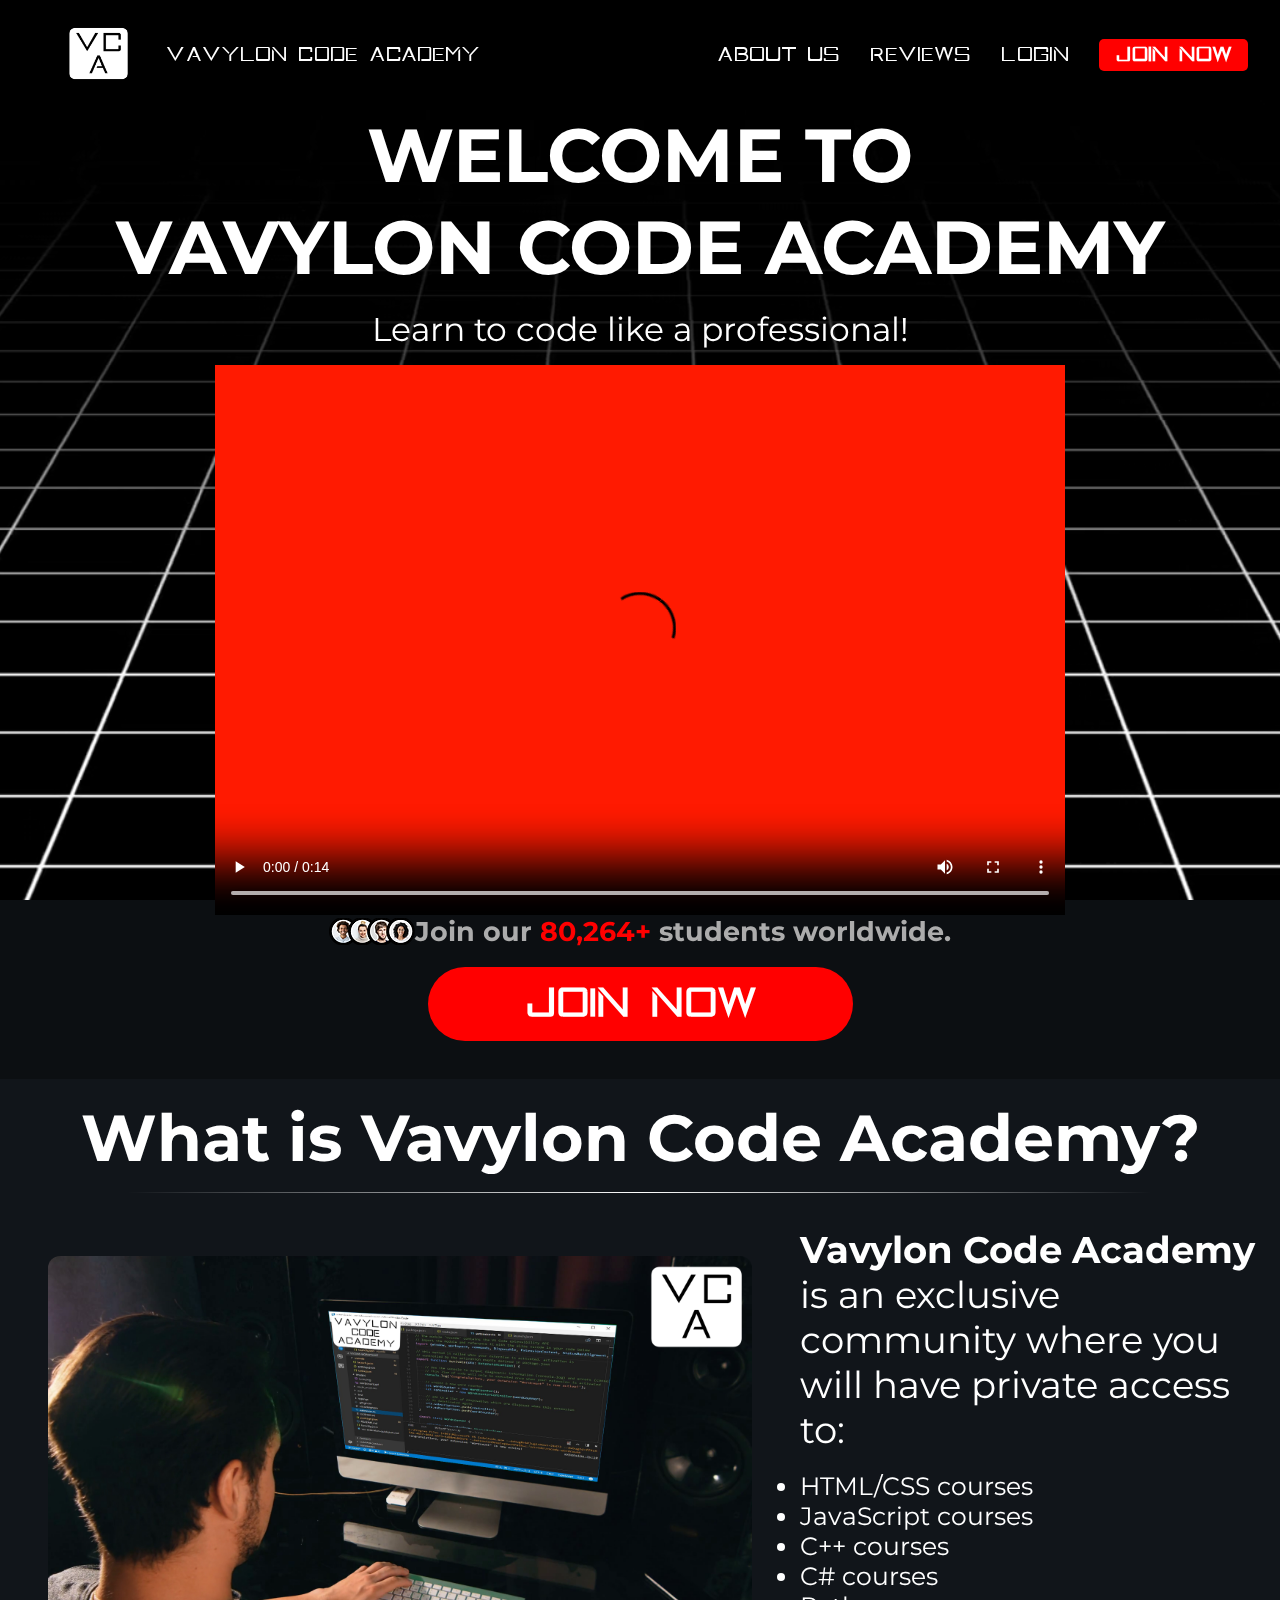
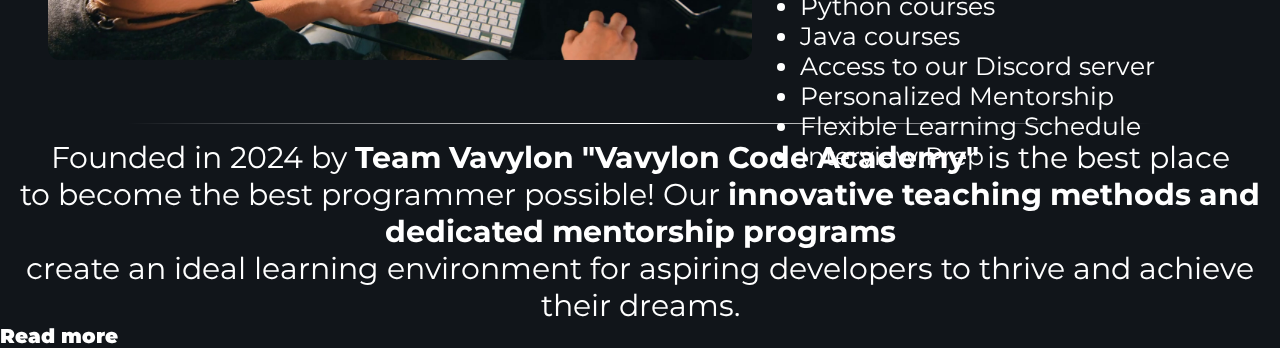
==== index.html @ 3d6cbd6e "About us page large changes" ====
<!DOCTYPE html>
<html lang="en">
<head>
    <meta charset="UTF-8">
    <meta name="viewport" content="width=device-width, initial-scale=1.0">
    <title>Vavylon Code Academy</title>
    <link rel="stylesheet" href="styles/global.css">
    <link rel="icon" href="media/logo_32x32_fix.png" type="image/png" >
    <link rel="stylesheet" href="styles/nav.css">
    <link rel="stylesheet" href="styles/index.css">
    <link rel="preconnect" href="https://fonts.googleapis.com">
    <link rel="preconnect" href="https://fonts.gstatic.com" crossorigin>
    <link href="https://fonts.googleapis.com/css2?family=Montserrat:ital,wght@0,100..900;1,100..900&display=swap" rel="stylesheet">
</head>
<body>
    <div class="video-background">
            <video autoplay loop muted>
                <source src="media/bodybackground.mp4" type="video/mp4">
            </video>
    </div>
        <nav class="navbar">
            <div class="navbar-logo">
                <a href="index.html"><img src="media/logo.png" alt="Vavylon Logo"></a>
                <p class="logo-text"><a href="index.html">Vavylon Code Academy</a></p>
            </div>
            <ul class="navbar-links">
                <li><a href="pages/aboutus.html">About us</a></li>
                <li><a href="pages/reviews.html">Reviews</a></li>
                <li><a href="pages/login.html">Login</a></li>
                <li><a href="pages/join-now.html" class="join-now-btn">Join Now</a></li>
            </ul>
        </nav>
    <div class="introduction">
        <h1 class="main-title">WELCOME TO <br>VAVYLON CODE ACADEMY</h1>
        <p class="main-page-p">Learn to code like a professional!</p>
        <video class="homevideo" controls>
            <source src="media/test.mp4" type="video/mp4">
        </video>
    </div>
    <div class="undertext">
        <img src="media/people.webp" alt="People">
        <p class="undertext_1"><b>Join our <span class="number"> 80,264+ </span> students worldwide.</b></p>
    </div>
    <br>
    <div class="join-now-btn-div">
        <a href="pages/join-now.html" class="join-now-btn-mainpage">Join Now</a>
    </div>
    <br><br>
    <section class="info-section">
    <br>
    <h1 class="info-heading">What is Vavylon Code Academy?</h1>
    <hr>
    <div class="info-img-div">
        <img src="media/image1.png" alt="image of courses">
    <div class="info-title-div">
        <br>
        <h2 class="info-small-title"><b>Vavylon Code Academy</b> is an exclusive community where you will have private access to:</h2>
        <br>
        <ul class="info-ul">
            <li>HTML/CSS courses</li>
            <li>JavaScript courses</li>
            <li>C++ courses</li>
            <li>C# courses</li>
            <li>Python courses</li>
            <li>Java courses</li>
            <li>Access to our Discord server</li>
            <li>Personalized Mentorship</li>
            <li>Flexible Learning Schedule</li>
            <li>Interview Prep</li>
        </ul>
    </div>
</div>
<hr>
<p class="ending_text">Founded in 2024 by <b>Team Vavylon "Vavylon Code Academy"</b> is the best place <br> to become the best programmer possible! Our <b>innovative teaching methods and dedicated mentorship programs</b><br>create an ideal learning environment for aspiring developers to thrive and achieve their dreams.</p>
<a class="read-more" href="pages/aboutus.html">Read more</a>
    </section>
</body>
</html>
---- styles/global.css ----
* {
    margin: 0;
    padding: 0;
    outline: 0;
    box-sizing: border-box;
}

#root {
    margin: 0 auto;
}

body {
    background-color: #0c0f12;
}

.video-background {
    position: fixed;
    top: 0;
    left: 0;
    width: 100%;
    height: 100%;
    overflow: hidden;
    z-index: -1; 
}

.video-background video {
    width: 100%;
    height: 100%;
    object-fit: cover;
}
---- styles/nav.css ----
@font-face {
    font-family: 'xperia';
    src: url("/fonts/Xperia.ttf");
    font-style:normal;
    font-weight:100;
}

.navbar {
    display: flex;
    justify-content: space-between;
    padding: 1rem 2rem;
    align-items: center;
    color: white;
    font-size: 30px;
    font-family: 'xperia';
}

.navbar-logo {
    display: flex;
    align-items: center;
}

.navbar-logo img {
    height: 75px;
}

.navbar-links {
    list-style: none;
    display: flex;
    gap: 30px;
}

.navbar-links a {
    text-decoration: none;
    color: #ffffff;
    transition: color 0.4s ease;
}

.navbar-links a:hover {
    color: #ff0000;
}

.join-now-btn {
    background-color: #ff0000;
    padding: 0.5rem 1rem;
    border-radius: 5px;
    color: #ffffff;
    font-weight: bold;
}

.join-now-btn:hover {
    background-color: white;
    transition: color 0.4s ease;
}
.navbar-logo a {
    font-style: none;
    text-decoration:none;
    color:white;
}
.navbar-logo a:hover {
    color:rgb(168, 167, 167);
    transition: color 0.3s ease;
}

@media (max-width:1360px)
{
    .navbar {
        font-size:20px;
    }
}

@media (max-width:1137px)
{
    .navbar {
        font-size:15px;
    }
}

@media (max-width:935px)
{
    .navbar {
        font-size:13px;
    }
    .navbar-logo img {
        height: 50px;
    }
}

@media (max-width:805px)
{
    .navbar {
        justify-content: space-evenly;
        padding: 30px 15px;
    }
    .logo-text {
        visibility: collapse;
    }

    .navbar-links {
        flex-direction: column;
        align-items: center;
    }

    .navbar-links li {
        font-size:12px;
    }

    .navbar-logo img {
        width:200px;
        height:100px;
    }
}

@media (max-width:611px)
{
    .join-now-btn {
        display: block;
    }
}

@media (max-width:535px)
{
    .join-now-btn {
        text-align:center;
    }
}

@media (max-width:399px)
{
    .navbar-links li {
        font-size:10px;
    } 
}

@media (max-width:371px)
{
    .navbar-links li {
        font-size:9px;
    }
}
---- styles/index.css ----
body {
    font-family: montserrat;
}

.introduction {
    display: flex;
    flex-direction: column;
    justify-content: center;
    align-items: center;
    gap:1rem;
}

.introduction video {
    width: 850px;
    height: 550px;
    object-fit: cover;
}
.main-title
{
    color:white;
    font-size:75px;
    text-align:center;
}
.main-page-p{
    color:white;
    font-size:33px;
}
.undertext{
    display: flex;
    justify-content: center;
    align-items: center;
}
.undertext_1{
    color:rgb(172, 172, 172);
    font-size:27px;
}
.number{
    color:red;
    font-size:27px;
}

.join-now-btn-mainpage {
    background-color: #ff0000;
    padding: 0.5rem 1rem;
    border-radius: 50px;
    color: #ffffff;
    font-weight: bold;
    text-decoration: none;
    font-family:xperia;
    font-size:40px;
    padding: 1.3rem 6rem;
}

.join-now-btn-mainpage:hover {
    background-color: white;
    transition: color 0.4s ease;
    color:#ff0000
}
.join-now-btn-div {
    display:flex;
    justify-content: center;
}
.info-section {
    background-color:#11151a;
}
.info-heading{
    color:white;
    text-align:center;
    font-size:65px;
}
.info-small-title {
    color:white;
    font-size:37px;
    font-weight:400;
}
.info-ul li {
    color:white;
    font-size:25px;
}
.info-title-div {
    display:flex;
    flex-direction: column;
    border-radius:10px;
    
}
.info-img-div {
    display:flex;
    width:100%;
    height:500px;
}
.info-img-div img {
    width:800px;
    height:500px;
    border-radius:60px;
    padding: 3rem 3rem;
}
hr {
    border: none;
    height: 1px;
    background: linear-gradient(to right, transparent, #fff, transparent);
    margin: 15px auto;
    width: 80%;
}
.ending_text{
    color:white;
    text-align:center;
    font-size:30px;
}
.read-more {
    color:white;
    text-decoration: none;
    font-weight:1000;
    font-size:20px;
    text-align: center;
}
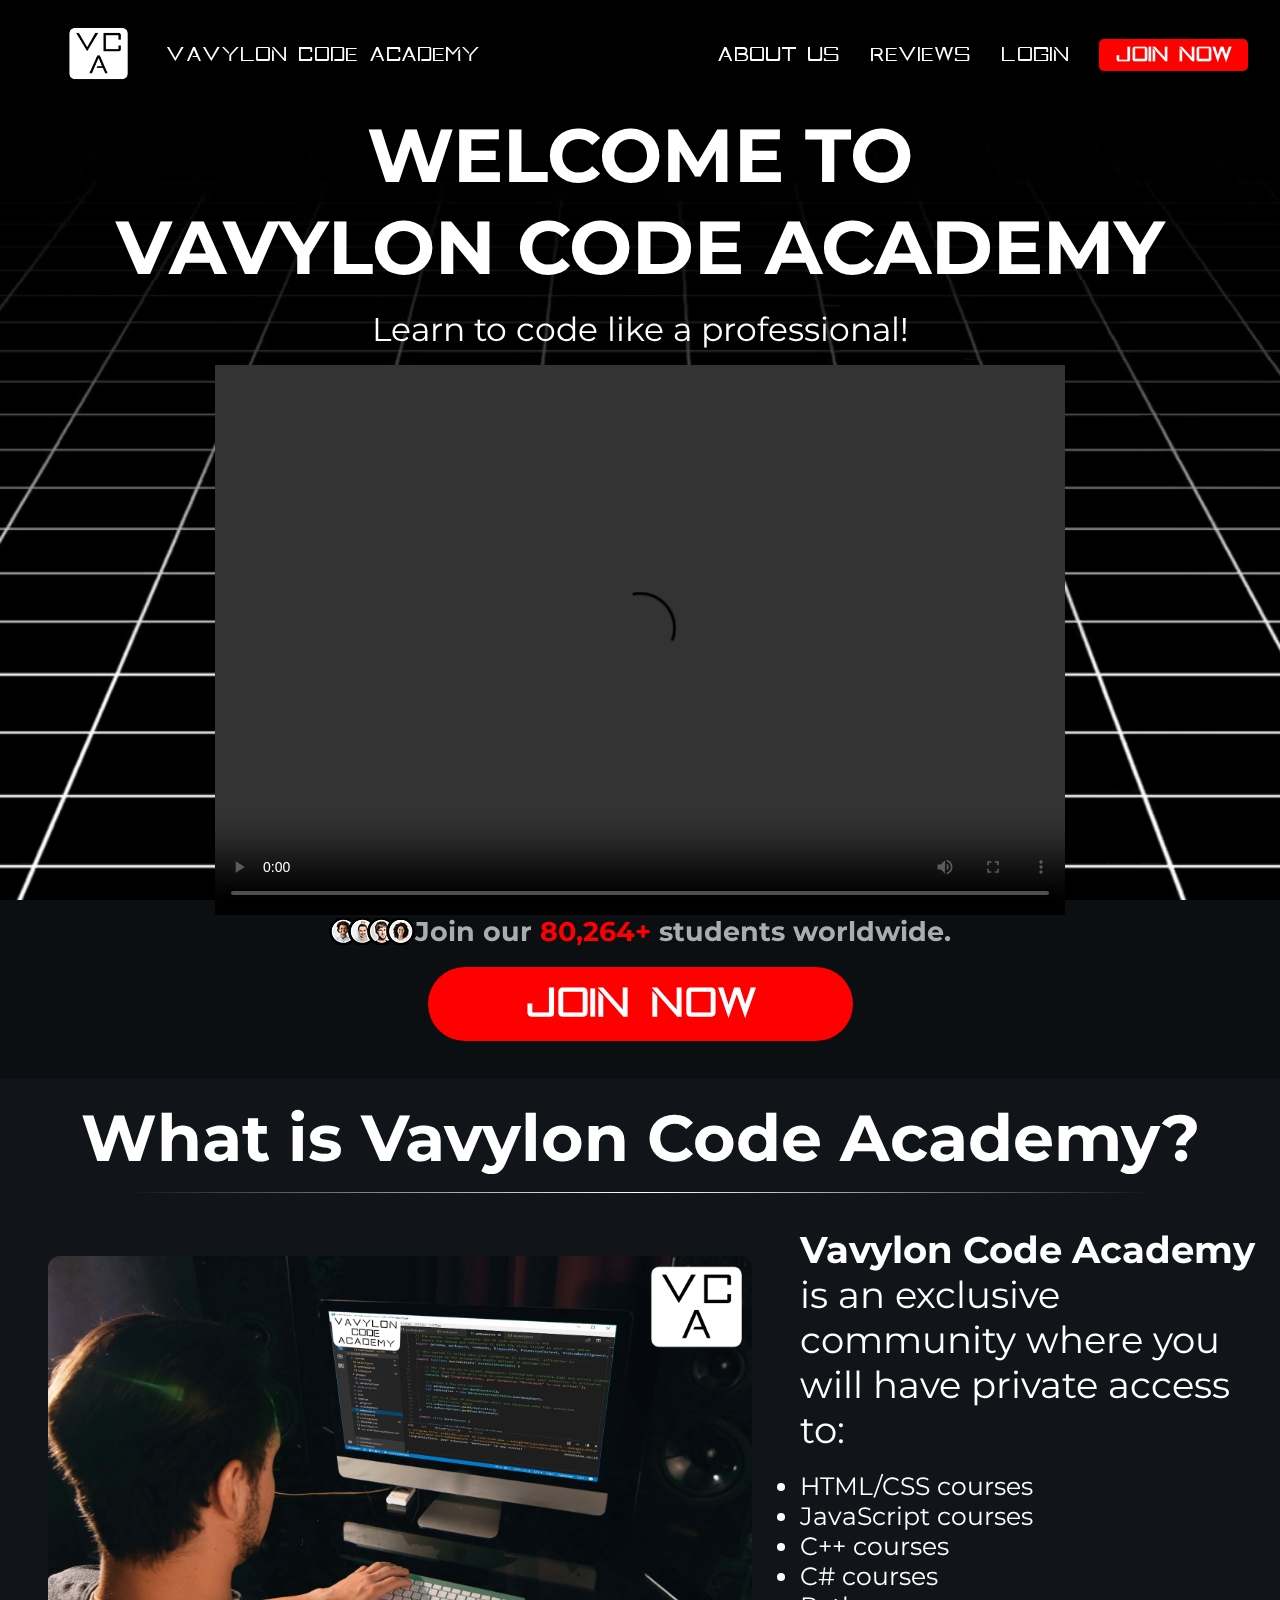
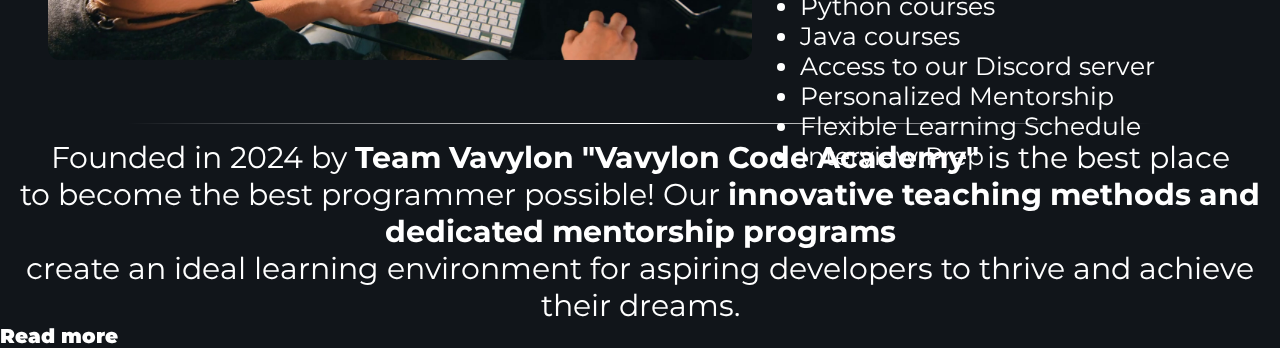
==== commit 6d613115: "New homevideo" ====
--- a/index.html
+++ b/index.html
@@ -34,7 +34,7 @@
         <h1 class="main-title">WELCOME TO <br>VAVYLON CODE ACADEMY</h1>
         <p class="main-page-p">Learn to code like a professional!</p>
         <video class="homevideo" controls>
-            <source src="media/test.mp4" type="video/mp4">
+            <source src="/media/homevideo.mp4" type="video/mp4">
         </video>
     </div>
     <div class="undertext">
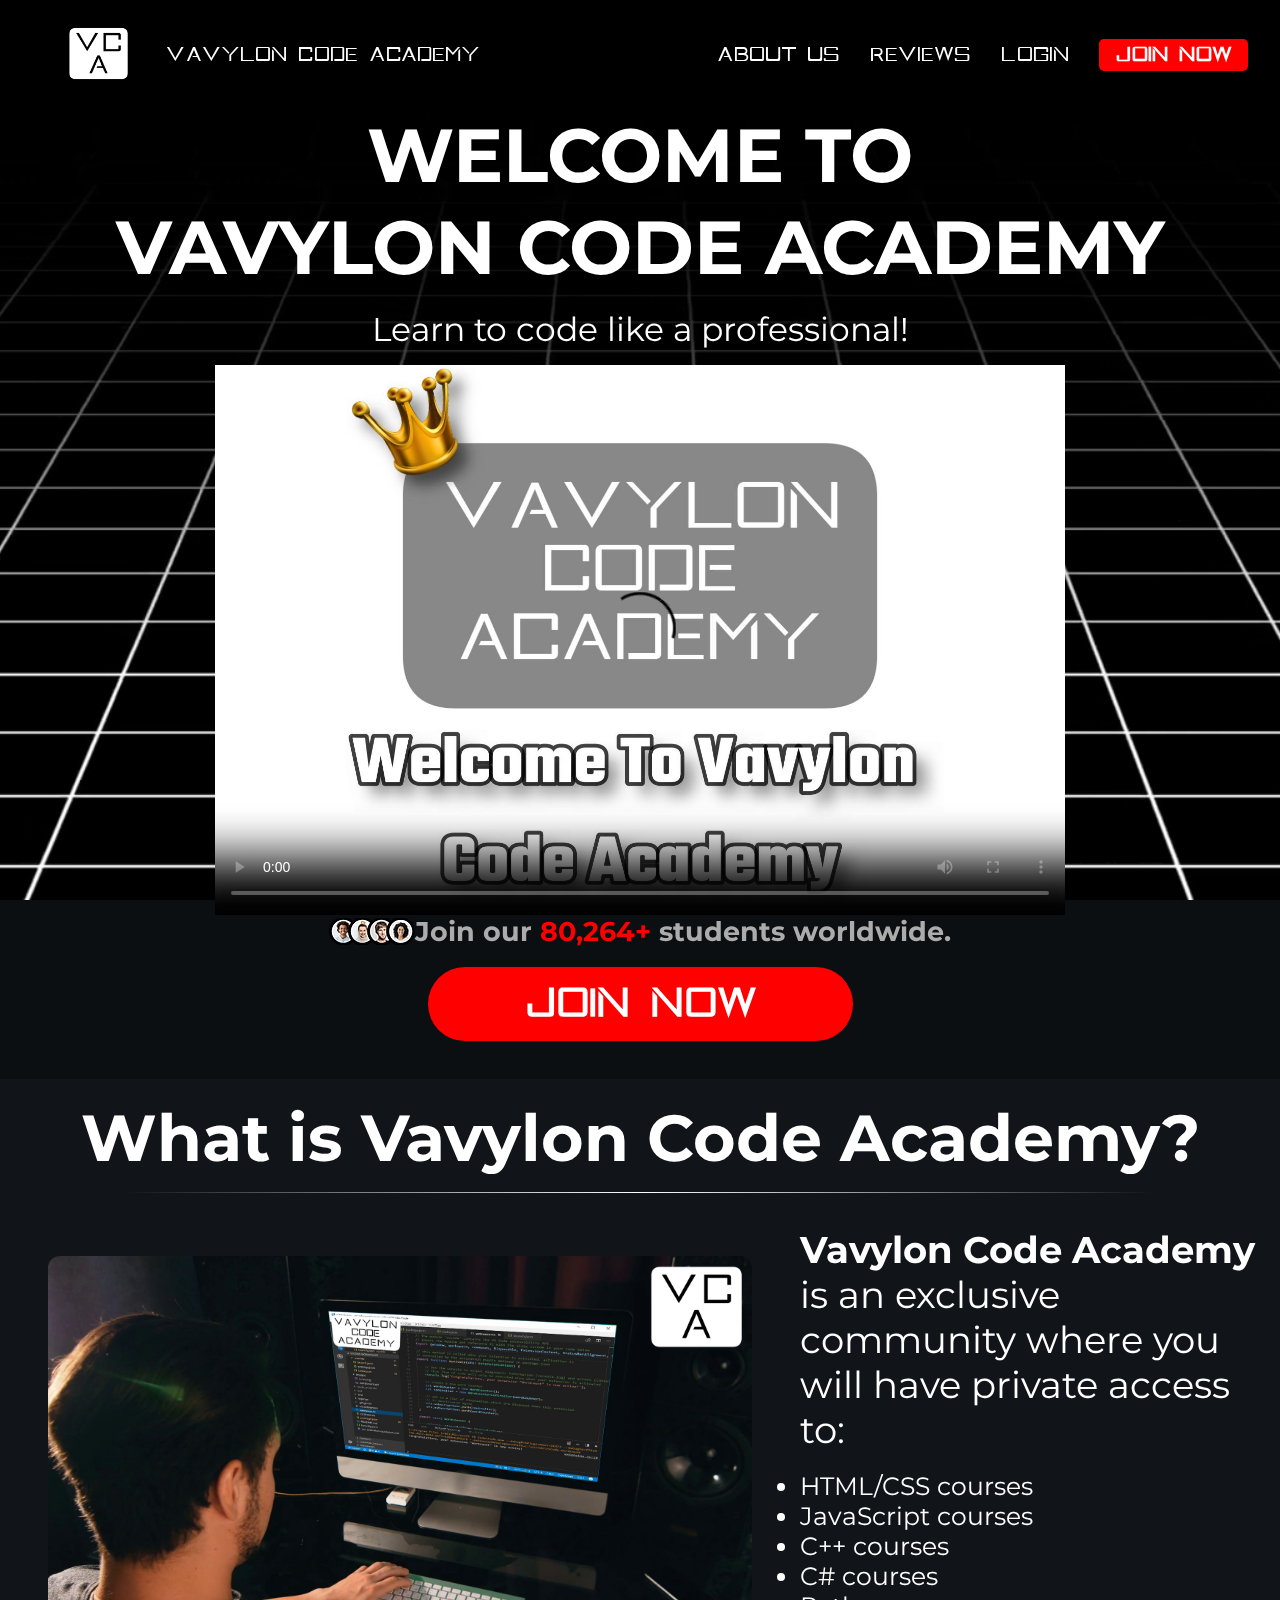
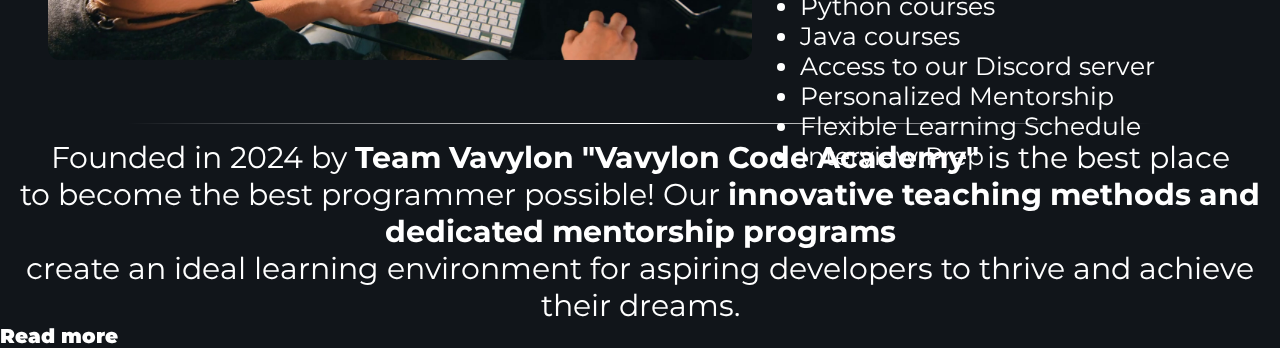
==== commit d24ac696: "New poster for the homevideo" ====
--- a/index.html
+++ b/index.html
@@ -33,8 +33,8 @@
     <div class="introduction">
         <h1 class="main-title">WELCOME TO <br>VAVYLON CODE ACADEMY</h1>
         <p class="main-page-p">Learn to code like a professional!</p>
-        <video class="homevideo" controls>
-            <source src="/media/homevideo.mp4" type="video/mp4">
+        <video class="homevideo" controls poster="media/homevideo.jpg">
+            <source src="/media/homevideo.mp4" type="video/mp4" >
         </video>
     </div>
     <div class="undertext">
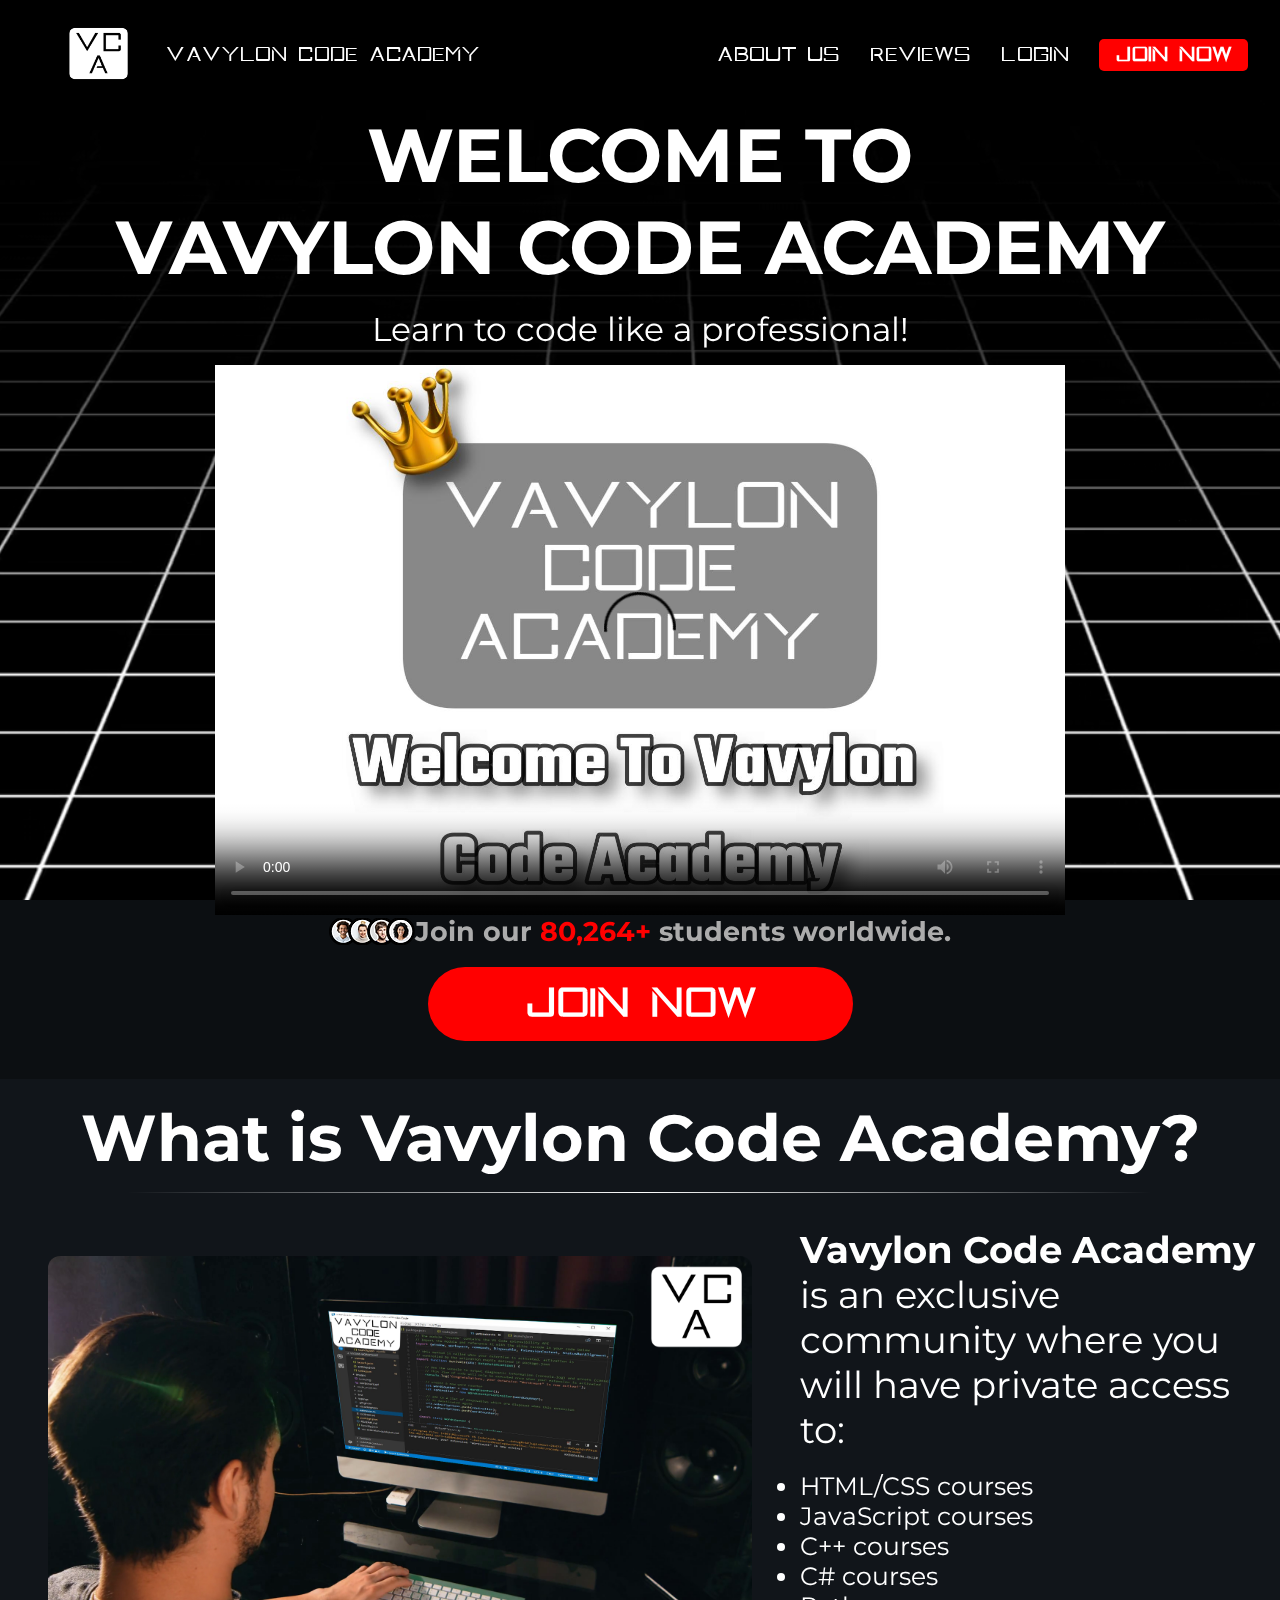
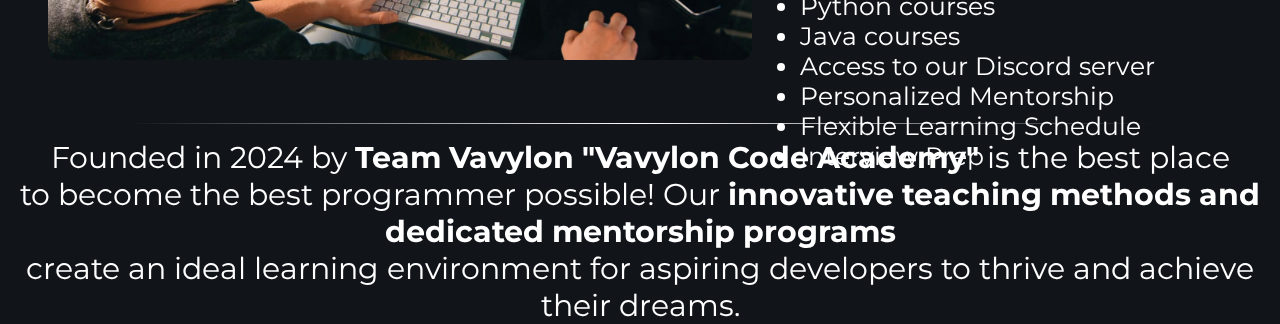
==== commit f5756991: "Small changes" ====
--- a/index.html
+++ b/index.html
@@ -72,7 +72,6 @@
 </div>
 <hr>
 <p class="ending_text">Founded in 2024 by <b>Team Vavylon "Vavylon Code Academy"</b> is the best place <br> to become the best programmer possible! Our <b>innovative teaching methods and dedicated mentorship programs</b><br>create an ideal learning environment for aspiring developers to thrive and achieve their dreams.</p>
-<a class="read-more" href="pages/aboutus.html">Read more</a>
     </section>
 </body>
 </html>
--- a/styles/index.css
+++ b/styles/index.css
@@ -105,11 +105,4 @@
     color:white;
     text-align:center;
     font-size:30px;
-}
-.read-more {
-    color:white;
-    text-decoration: none;
-    font-weight:1000;
-    font-size:20px;
-    text-align: center;
 }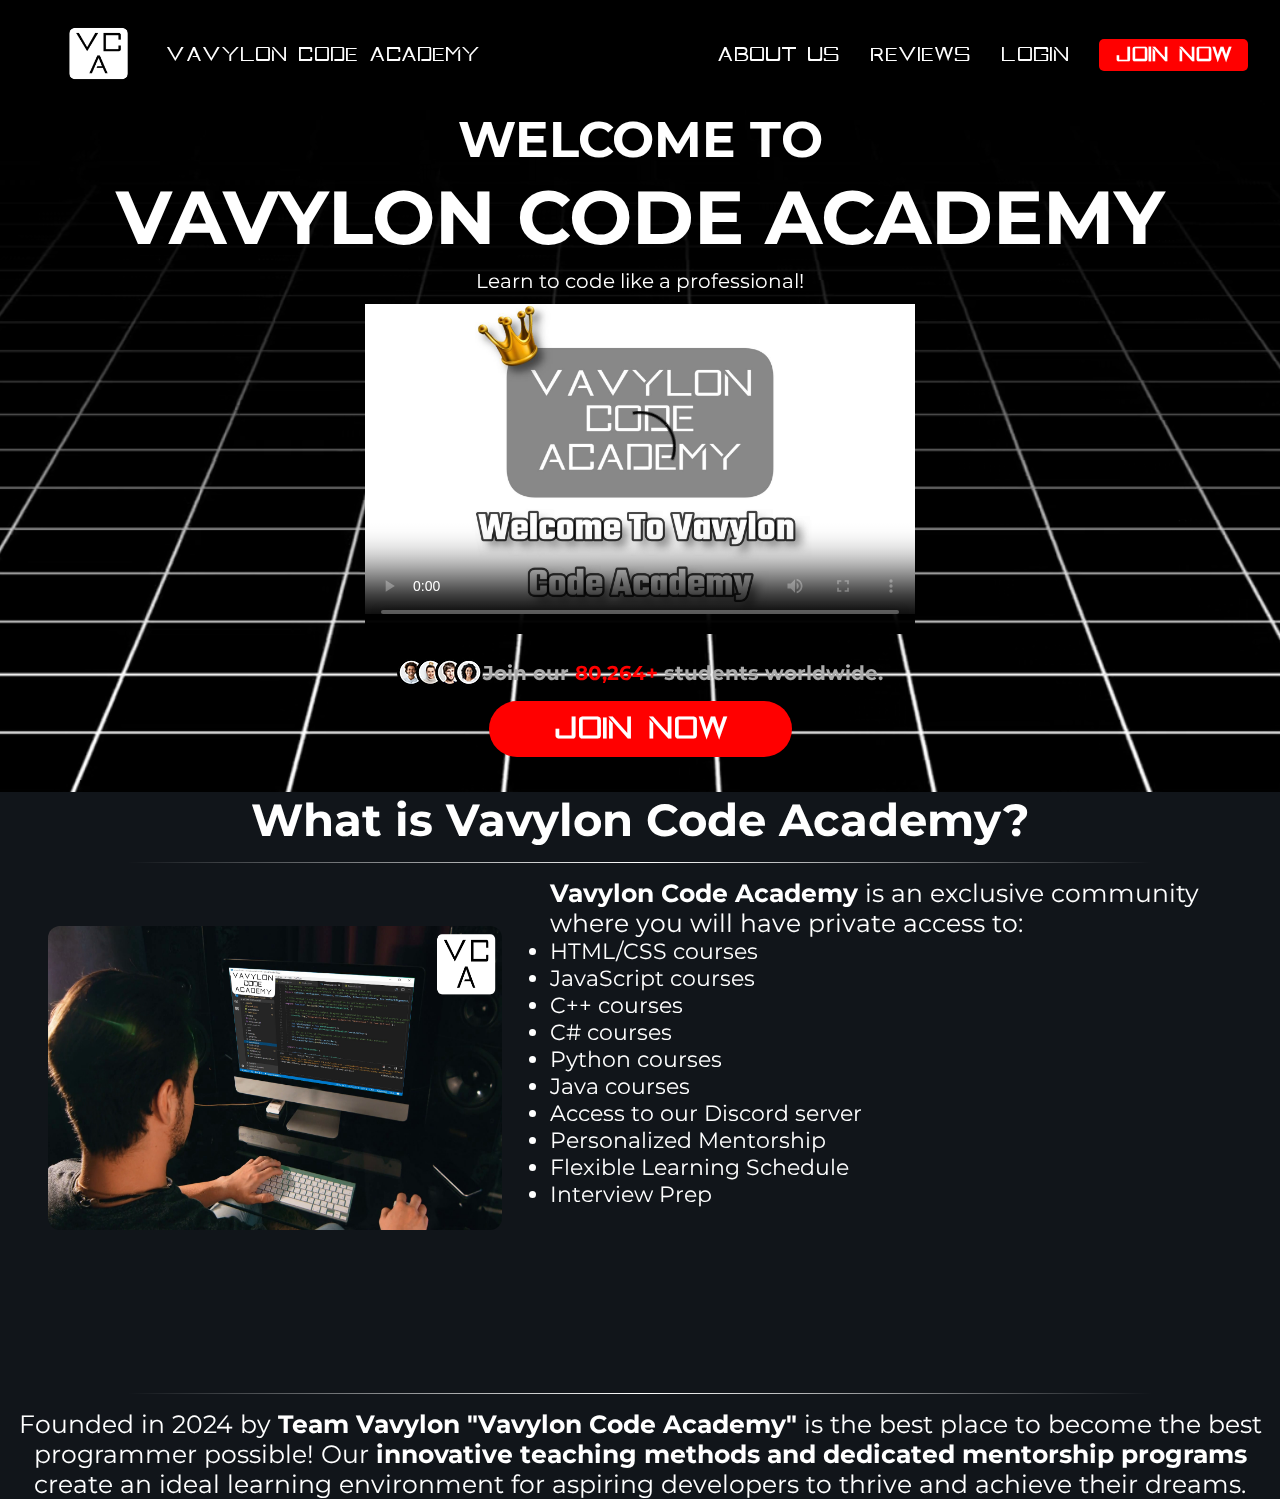
==== commit 13fca8ad: "Changes on responsiveness and more small changes" ====
--- a/index.html
+++ b/index.html
@@ -31,31 +31,27 @@
             </ul>
         </nav>
     <div class="introduction">
-        <h1 class="main-title">WELCOME TO <br>VAVYLON CODE ACADEMY</h1>
+        <h1 class="main-title">WELCOME TO</h1>
+        <h1 class="main-title-low">VAVYLON CODE ACADEMY</h1>
         <p class="main-page-p">Learn to code like a professional!</p>
         <video class="homevideo" controls poster="media/homevideo.jpg">
-            <source src="/media/homevideo.mp4" type="video/mp4" >
+            <source src="media/homevideo.mp4" type="video/mp4" >
         </video>
     </div>
     <div class="undertext">
         <img src="media/people.webp" alt="People">
         <p class="undertext_1"><b>Join our <span class="number"> 80,264+ </span> students worldwide.</b></p>
     </div>
-    <br>
     <div class="join-now-btn-div">
         <a href="pages/join-now.html" class="join-now-btn-mainpage">Join Now</a>
     </div>
-    <br><br>
     <section class="info-section">
-    <br>
     <h1 class="info-heading">What is Vavylon Code Academy?</h1>
     <hr>
     <div class="info-img-div">
         <img src="media/image1.png" alt="image of courses">
     <div class="info-title-div">
-        <br>
         <h2 class="info-small-title"><b>Vavylon Code Academy</b> is an exclusive community where you will have private access to:</h2>
-        <br>
         <ul class="info-ul">
             <li>HTML/CSS courses</li>
             <li>JavaScript courses</li>
@@ -71,7 +67,7 @@
     </div>
 </div>
 <hr>
-<p class="ending_text">Founded in 2024 by <b>Team Vavylon "Vavylon Code Academy"</b> is the best place <br> to become the best programmer possible! Our <b>innovative teaching methods and dedicated mentorship programs</b><br>create an ideal learning environment for aspiring developers to thrive and achieve their dreams.</p>
+<p class="ending_text">Founded in 2024 by <b>Team Vavylon "Vavylon Code Academy"</b> is the best place to become the best programmer possible! Our <b>innovative teaching methods and dedicated mentorship programs</b><br>create an ideal learning environment for aspiring developers to thrive and achieve their dreams.</p>
     </section>
 </body>
 </html>
--- a/styles/global.css
+++ b/styles/global.css
@@ -5,9 +5,7 @@
     box-sizing: border-box;
 }
 
-#root {
-    margin: 0 auto;
-}
+
 
 body {
     background-color: #0c0f12;
--- a/styles/nav.css
+++ b/styles/nav.css
@@ -62,21 +62,21 @@
     transition: color 0.3s ease;
 }
 
-@media (max-width:1360px)
+@media (max-width:1405px)
 {
     .navbar {
         font-size:20px;
     }
 }
 
-@media (max-width:1137px)
+@media (max-width:1043px)
 {
     .navbar {
         font-size:15px;
     }
 }
 
-@media (max-width:935px)
+@media (max-width:861px)
 {
     .navbar {
         font-size:13px;
@@ -86,7 +86,7 @@
     }
 }
 
-@media (max-width:805px)
+@media (max-width:745px)
 {
     .navbar {
         justify-content: space-evenly;
@@ -102,39 +102,23 @@
     }
 
     .navbar-links li {
-        font-size:12px;
+        font-size:23px;
     }
 
     .navbar-logo img {
         width:200px;
         height:100px;
     }
+
 }
 
-@media (max-width:611px)
+@media (max-width:565px)
 {
     .join-now-btn {
         display: block;
-    }
-}
-
-@media (max-width:535px)
-{
-    .join-now-btn {
         text-align:center;
     }
 }
 
-@media (max-width:399px)
-{
-    .navbar-links li {
-        font-size:10px;
-    } 
-}
 
-@media (max-width:371px)
-{
-    .navbar-links li {
-        font-size:9px;
-    }
-}
+
--- a/styles/index.css
+++ b/styles/index.css
@@ -10,10 +10,10 @@
     gap:1rem;
 }
 
-.introduction video {
+.homevideo {
+    margin-top:-25px;
     width: 850px;
     height: 550px;
-    object-fit: cover;
 }
 .main-title
 {
@@ -21,14 +21,23 @@
     font-size:75px;
     text-align:center;
 }
+.main-title-low
+{
+    margin-top:-15px;
+    color:white;
+    font-size:75px;
+    text-align:center;
+}
 .main-page-p{
     color:white;
     font-size:33px;
+    margin-top:-10px;
 }
 .undertext{
     display: flex;
     justify-content: center;
     align-items: center;
+    margin-top:25px;
 }
 .undertext_1{
     color:rgb(172, 172, 172);
@@ -41,7 +50,6 @@
 
 .join-now-btn-mainpage {
     background-color: #ff0000;
-    padding: 0.5rem 1rem;
     border-radius: 50px;
     color: #ffffff;
     font-weight: bold;
@@ -49,6 +57,8 @@
     font-family:xperia;
     font-size:40px;
     padding: 1.3rem 6rem;
+    margin-top:15px;
+    margin-bottom:35px;
 }
 
 .join-now-btn-mainpage:hover {
@@ -105,4 +115,104 @@
     color:white;
     text-align:center;
     font-size:30px;
+}
+@media (max-width:1283px) {
+    .main-title {
+        font-size:50px;
+    }
+    .main-page-p {
+        font-size:20px;
+    }
+    .homevideo {
+        width: 550px;
+        height: 350px;
+    }
+    .undertext_1{
+        font-size:20px;
+    }
+    .number{
+        font-size:20px;
+    }
+    .join-now-btn-mainpage {
+        padding: 1rem 4rem;
+        border-radius: 40px;
+        font-size:30px;
+    }
+    .info-heading{
+        font-size:45px;
+    }
+    .info-small-title {
+        font-size:25px;
+    }
+    .info-img-div img {
+        width:550px;
+        height:400px;
+    }
+    .info-ul li {
+        font-size:22px;
+    }
+    .ending_text{
+        font-size:25px;
+    }
+}
+@media (max-width:823px) {
+    .info-small-title {
+        font-size:23px;
+    }
+    .info-ul li {
+        font-size:20px;
+    }
+    .ending_text{
+        font-size:23px;
+    }
+}
+@media (max-width:763px) {
+    .info-small-title {
+        font-size:21px;
+    }
+    .info-ul li {
+        font-size:18px;
+    }
+    .ending_text{
+        font-size:20px;
+    }
+}
+@media (max-width:715px) {
+    .info-img-div {
+        flex-direction: column;
+        text-align:center;
+        height:700px;
+    }
+    .info-img-div img {
+        width:650px;
+    }
+}
+@media (max-width:650px) {
+    .main-title {
+        font-size:35px;
+    }
+    .main-page-p {
+        font-size:17px;
+    }
+    .homevideo {
+        width: 450px;
+        height: 350px;
+    }
+    .undertext_1{
+        font-size:17px;
+    }
+    .number{
+        font-size:17px;
+    }
+    .join-now-btn-mainpage {
+        padding: 0.7rem 3rem;
+        border-radius: 40px;
+        font-size:30px;
+    }
+    .info-heading{
+        font-size:35px;
+    }
+    .info-small-title {
+        font-size:23px;
+    }
 }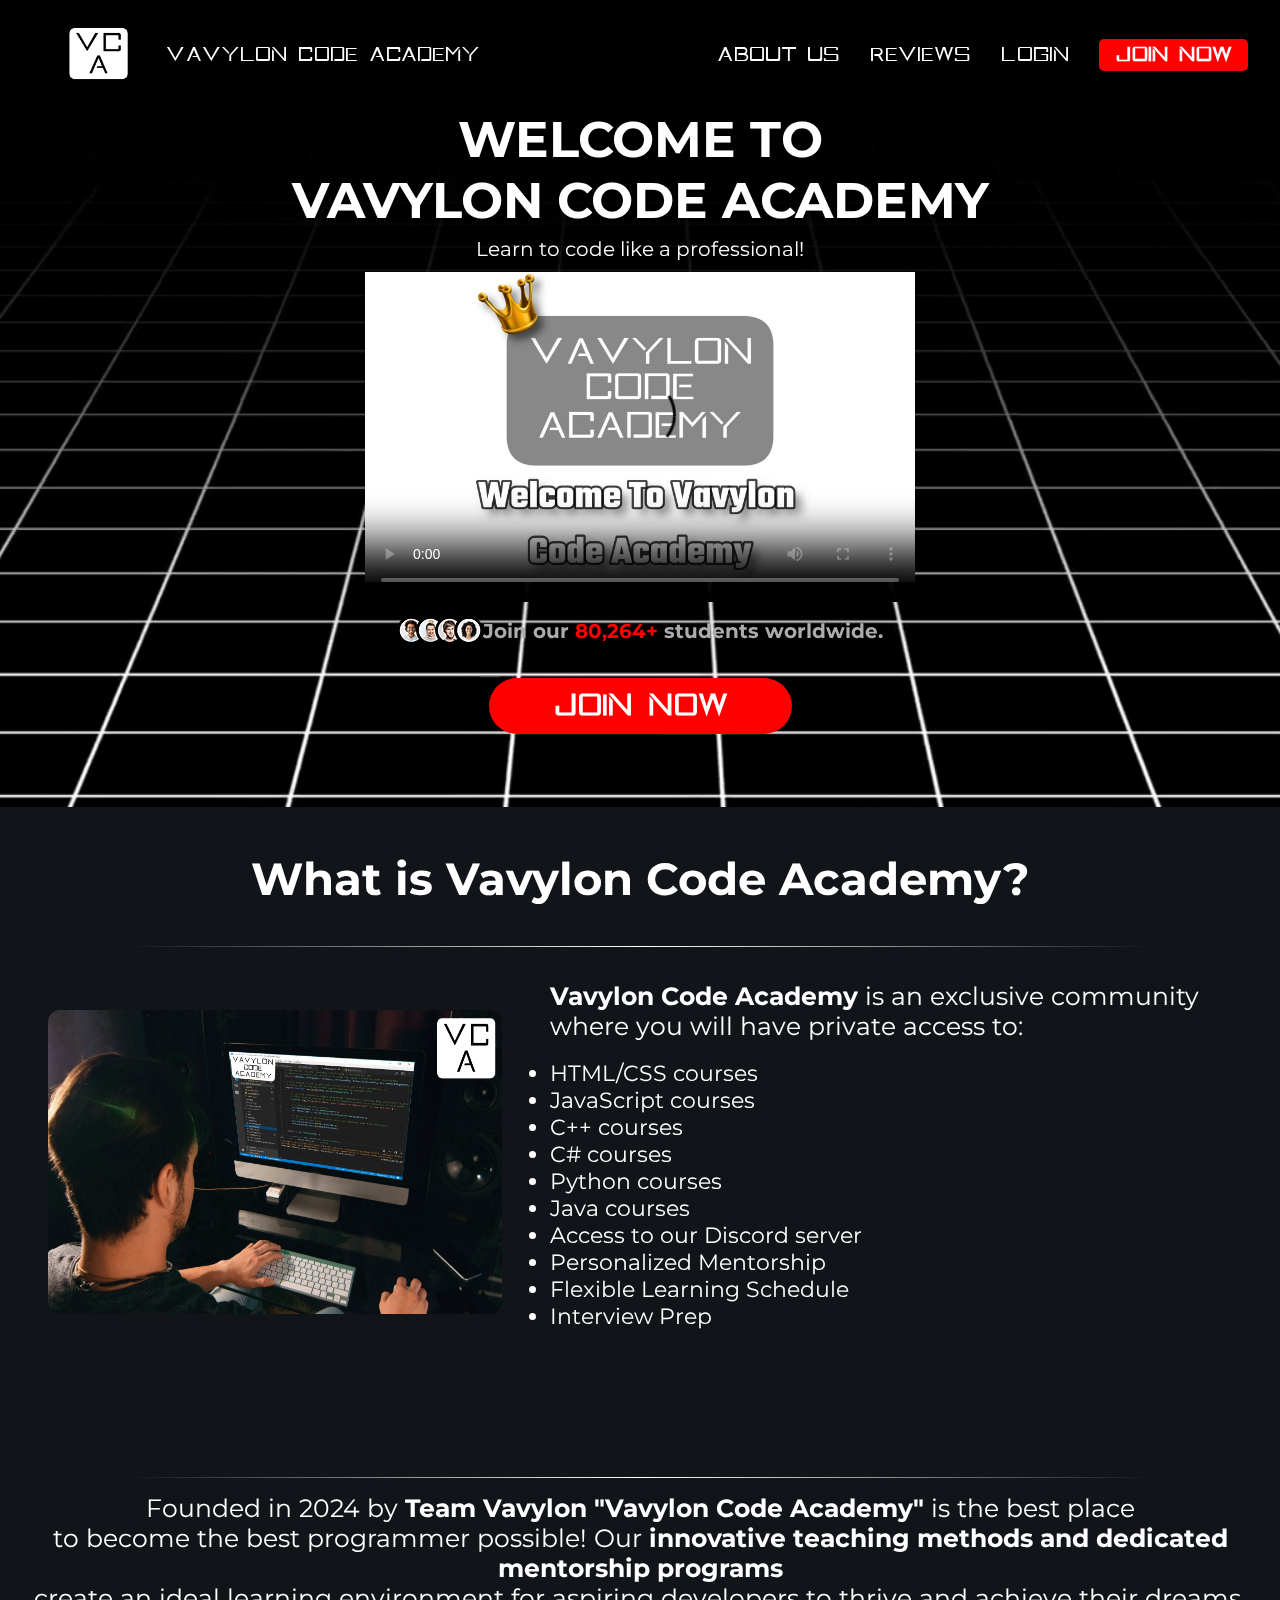
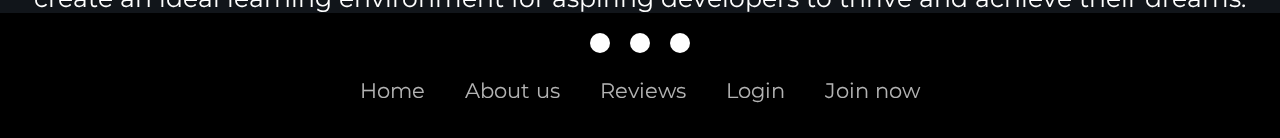
==== commit ae2a0a6e: "Footer" ====
--- a/index.html
+++ b/index.html
@@ -8,9 +8,11 @@
     <link rel="icon" href="media/logo_32x32_fix.png" type="image/png" >
     <link rel="stylesheet" href="styles/nav.css">
     <link rel="stylesheet" href="styles/index.css">
+    <link rel="stylesheet" href="styles/footer.css">
     <link rel="preconnect" href="https://fonts.googleapis.com">
     <link rel="preconnect" href="https://fonts.gstatic.com" crossorigin>
     <link href="https://fonts.googleapis.com/css2?family=Montserrat:ital,wght@0,100..900;1,100..900&display=swap" rel="stylesheet">
+    <link rel="stylesheet" href="https://cdnjs.cloudflare.com/ajax/libs/font-awesome/6.5.2/css/all.min.css" integrity="sha512-SnH5WK+bZxgPHs44uWIX+LLJAJ9/2PkPKZ5QiAj6Ta86w+fsb2TkcmfRyVX3pBnMFcV7oQPJkl9QevSCWr3W6A==" crossorigin="anonymous" referrerpolicy="no-referrer" />
 </head>
 <body>
     <div class="video-background">
@@ -31,27 +33,31 @@
             </ul>
         </nav>
     <div class="introduction">
-        <h1 class="main-title">WELCOME TO</h1>
-        <h1 class="main-title-low">VAVYLON CODE ACADEMY</h1>
+        <h1 class="main-title">WELCOME TO <br>VAVYLON CODE ACADEMY</h1>
         <p class="main-page-p">Learn to code like a professional!</p>
         <video class="homevideo" controls poster="media/homevideo.jpg">
-            <source src="media/homevideo.mp4" type="video/mp4" >
+            <source src="/media/homevideo.mp4" type="video/mp4" >
         </video>
     </div>
     <div class="undertext">
         <img src="media/people.webp" alt="People">
         <p class="undertext_1"><b>Join our <span class="number"> 80,264+ </span> students worldwide.</b></p>
     </div>
+    <br>
     <div class="join-now-btn-div">
         <a href="pages/join-now.html" class="join-now-btn-mainpage">Join Now</a>
     </div>
+    <br><br>
     <section class="info-section">
+    <br>
     <h1 class="info-heading">What is Vavylon Code Academy?</h1>
     <hr>
     <div class="info-img-div">
         <img src="media/image1.png" alt="image of courses">
     <div class="info-title-div">
+        <br>
         <h2 class="info-small-title"><b>Vavylon Code Academy</b> is an exclusive community where you will have private access to:</h2>
+        <br>
         <ul class="info-ul">
             <li>HTML/CSS courses</li>
             <li>JavaScript courses</li>
@@ -67,7 +73,25 @@
     </div>
 </div>
 <hr>
-<p class="ending_text">Founded in 2024 by <b>Team Vavylon "Vavylon Code Academy"</b> is the best place to become the best programmer possible! Our <b>innovative teaching methods and dedicated mentorship programs</b><br>create an ideal learning environment for aspiring developers to thrive and achieve their dreams.</p>
+<p class="ending_text">Founded in 2024 by <b>Team Vavylon "Vavylon Code Academy"</b> is the best place <br> to become the best programmer possible! Our <b>innovative teaching methods and dedicated mentorship programs</b><br>create an ideal learning environment for aspiring developers to thrive and achieve their dreams.</p>
     </section>
+    <footer>
+        <div class="footerContainer">
+            <div class="socialIcons">
+                <a href=""><i class="fa-brands fa-facebook"></i></a>
+                <a href=""><i class="fa-brands fa-instagram"></i></a>
+                <a href=""><i class="fa-brands fa-twitter"></i></a>
+            </div>
+            <div class="footerNav">
+                <ul>
+                    <li><a href="index.html">Home</a></li>
+                    <li><a href="/pages/aboutus.html">About us</a></li>
+                    <li><a href="/pages/reviews.html">Reviews</a></li>
+                    <li><a href="/pages/login.html">Login</a></li>
+                    <li><a href="/pages/join-now.html">Join now</a></li>
+                </ul>
+            </div>
+        </div>
+    </footer>
 </body>
 </html>
--- a/styles/global.css
+++ b/styles/global.css
@@ -4,8 +4,6 @@
     outline: 0;
     box-sizing: border-box;
 }
-
-
 
 body {
     background-color: #0c0f12;
--- a/styles/nav.css
+++ b/styles/nav.css
@@ -28,6 +28,9 @@
     list-style: none;
     display: flex;
     gap: 30px;
+}
+.navbar-links li{
+    text-align: center;
 }
 
 .navbar-links a {
--- a/styles/index.css
+++ b/styles/index.css
@@ -37,7 +37,7 @@
     display: flex;
     justify-content: center;
     align-items: center;
-    margin-top:25px;
+    margin-top:15px;
 }
 .undertext_1{
     color:rgb(172, 172, 172);
@@ -62,8 +62,8 @@
 }
 
 .join-now-btn-mainpage:hover {
+    transition: color 0.6s ease;
     background-color: white;
-    transition: color 0.4s ease;
     color:#ff0000
 }
 .join-now-btn-div {
@@ -77,6 +77,7 @@
     color:white;
     text-align:center;
     font-size:65px;
+    padding: 25px 0;
 }
 .info-small-title {
     color:white;
@@ -120,6 +121,9 @@
     .main-title {
         font-size:50px;
     }
+    .main-title-low {
+        font-size:50px;
+    }
     .main-page-p {
         font-size:20px;
     }
--- a/styles/footer.css
+++ b/styles/footer.css
@@ -0,0 +1,56 @@
+*{
+    padding: 0;
+    margin: 0;
+    box-sizing: border-box;
+}
+footer{
+    background-color: #000000;
+}
+.footerContainer{
+    width: 100%;
+    padding: 10px 30px 20px;
+}
+.socialIcons{
+    display: flex;
+    justify-content: center;
+}
+.socialIcons a{
+    text-decoration: none;
+    padding: 10px;
+    background-color: white;
+    margin: 10px;
+    border-radius: 50%;
+}
+.socialIcons a i{
+    font-size: 2em;
+    color: black;
+    opacity: 0.9;
+}
+.socialIcons a:hover{
+    background-color: #000000;
+    transition: 0,5s;
+}
+.socialIcons a:hover{
+    color: white;
+    transition: 0.5s;
+}
+.footerNav{
+    margin: 15px 0;
+}
+.footerNav ul{
+    display: flex;
+    justify-content: center;
+    list-style-type: none;
+}
+.footerNav ul li a{
+    color: white;
+    margin: 20px;
+    text-decoration: none;
+    font-size: 1.3em;
+    opacity: 0.7;
+    transition: 0.5s;
+}
+.footerNav ul li a:hover{
+    opacity: 1;
+}
+
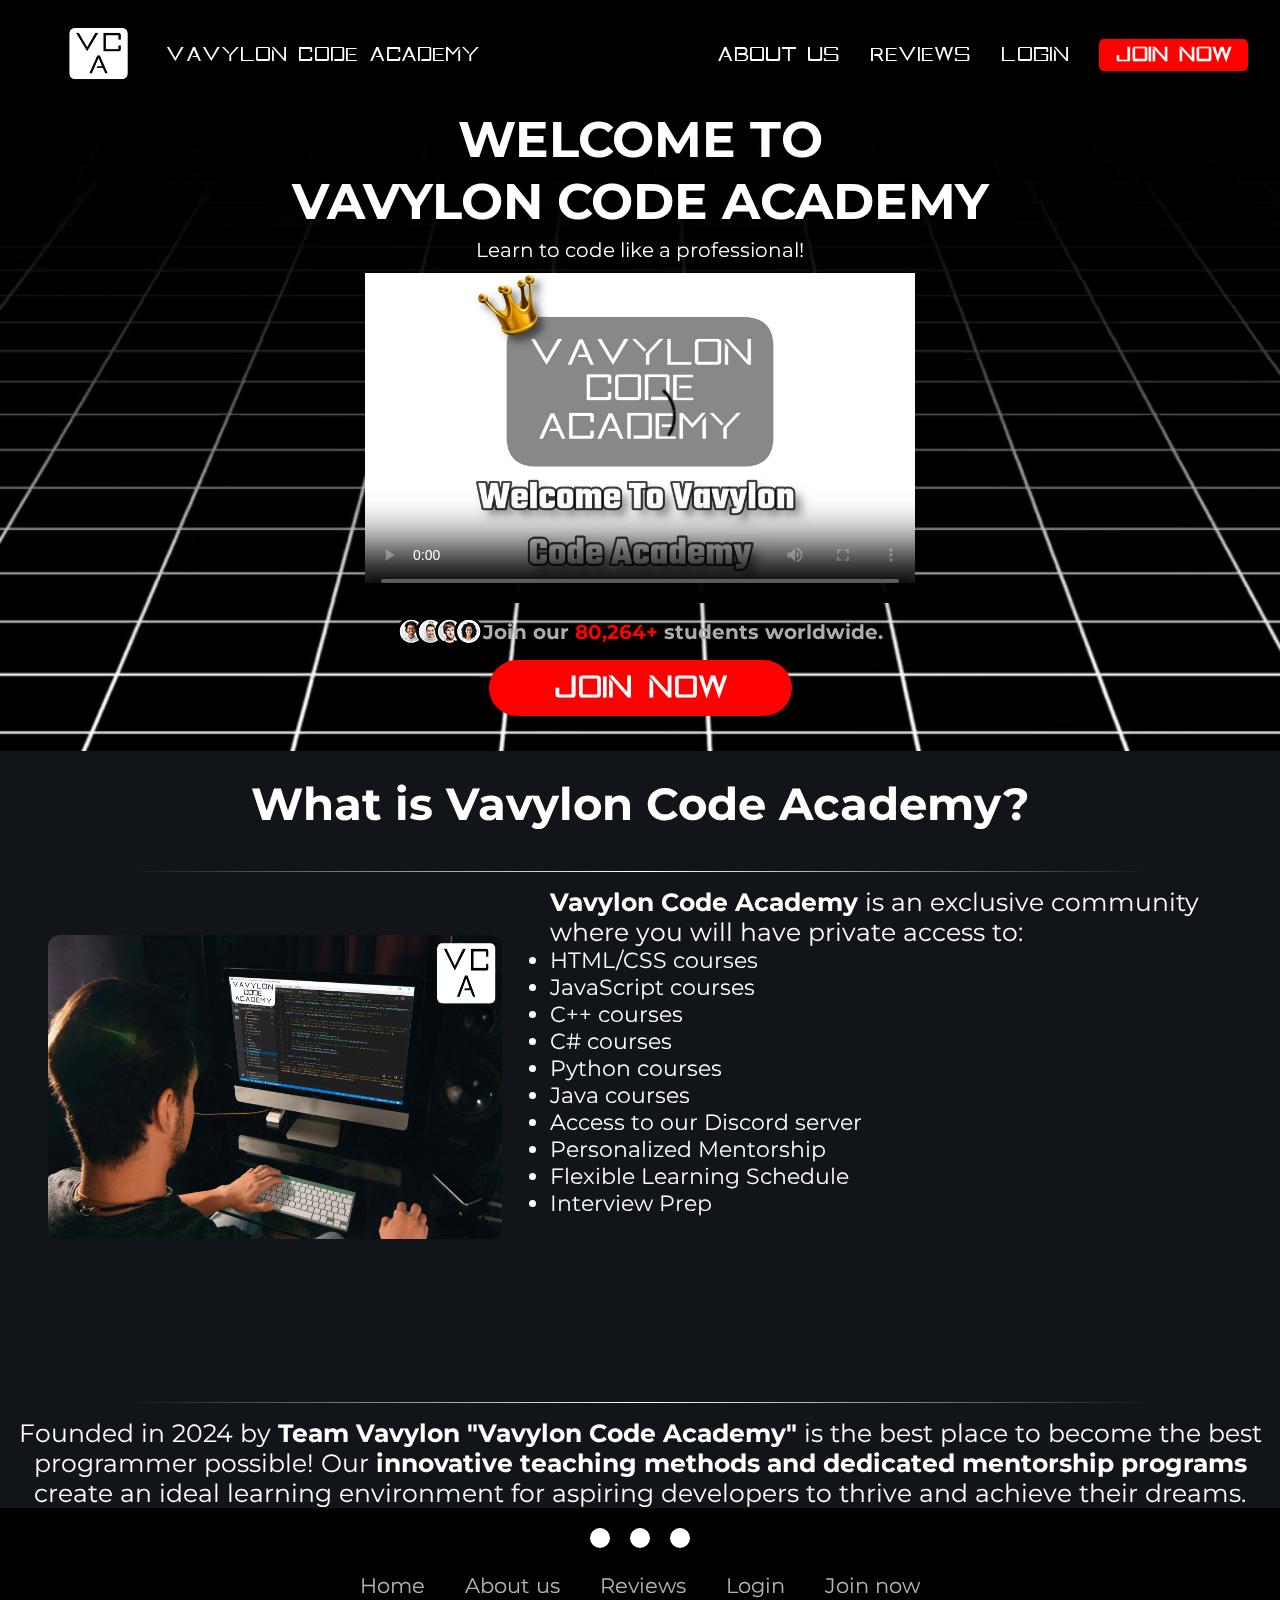
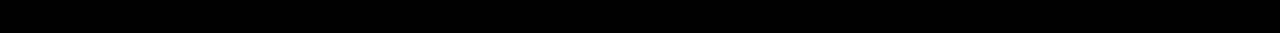
==== commit 695a290d: "Merge branch 'main' of https://github.com/KBPozharliev23/otborVavylon" ====
--- a/index.html
+++ b/index.html
@@ -33,31 +33,27 @@
             </ul>
         </nav>
     <div class="introduction">
-        <h1 class="main-title">WELCOME TO <br>VAVYLON CODE ACADEMY</h1>
+        <h1 class="main-title">WELCOME TO</h1>
+        <h1 class="main-title-low">VAVYLON CODE ACADEMY</h1>
         <p class="main-page-p">Learn to code like a professional!</p>
         <video class="homevideo" controls poster="media/homevideo.jpg">
-            <source src="/media/homevideo.mp4" type="video/mp4" >
+            <source src="media/homevideo.mp4" type="video/mp4" >
         </video>
     </div>
     <div class="undertext">
         <img src="media/people.webp" alt="People">
         <p class="undertext_1"><b>Join our <span class="number"> 80,264+ </span> students worldwide.</b></p>
     </div>
-    <br>
     <div class="join-now-btn-div">
         <a href="pages/join-now.html" class="join-now-btn-mainpage">Join Now</a>
     </div>
-    <br><br>
     <section class="info-section">
-    <br>
     <h1 class="info-heading">What is Vavylon Code Academy?</h1>
     <hr>
     <div class="info-img-div">
         <img src="media/image1.png" alt="image of courses">
     <div class="info-title-div">
-        <br>
         <h2 class="info-small-title"><b>Vavylon Code Academy</b> is an exclusive community where you will have private access to:</h2>
-        <br>
         <ul class="info-ul">
             <li>HTML/CSS courses</li>
             <li>JavaScript courses</li>
@@ -73,7 +69,7 @@
     </div>
 </div>
 <hr>
-<p class="ending_text">Founded in 2024 by <b>Team Vavylon "Vavylon Code Academy"</b> is the best place <br> to become the best programmer possible! Our <b>innovative teaching methods and dedicated mentorship programs</b><br>create an ideal learning environment for aspiring developers to thrive and achieve their dreams.</p>
+<p class="ending_text">Founded in 2024 by <b>Team Vavylon "Vavylon Code Academy"</b> is the best place to become the best programmer possible! Our <b>innovative teaching methods and dedicated mentorship programs</b><br>create an ideal learning environment for aspiring developers to thrive and achieve their dreams.</p>
     </section>
     <footer>
         <div class="footerContainer">
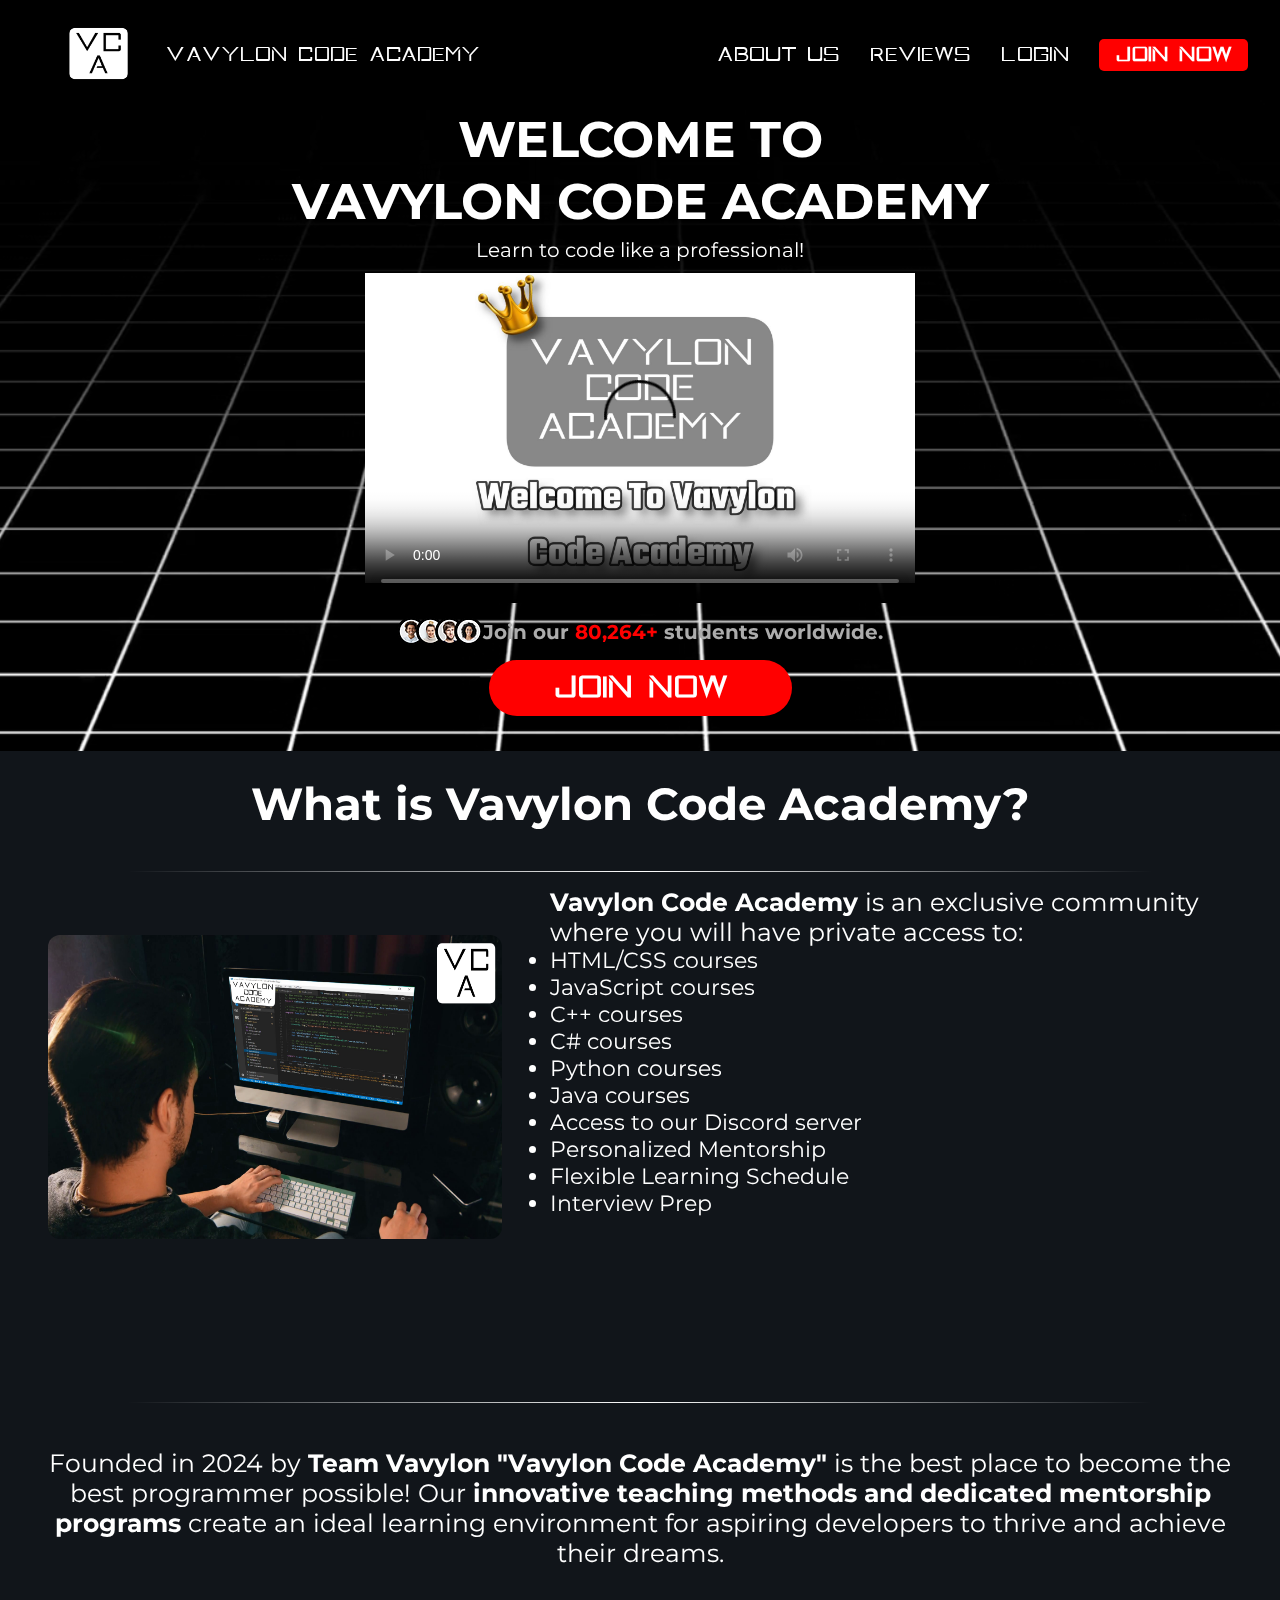
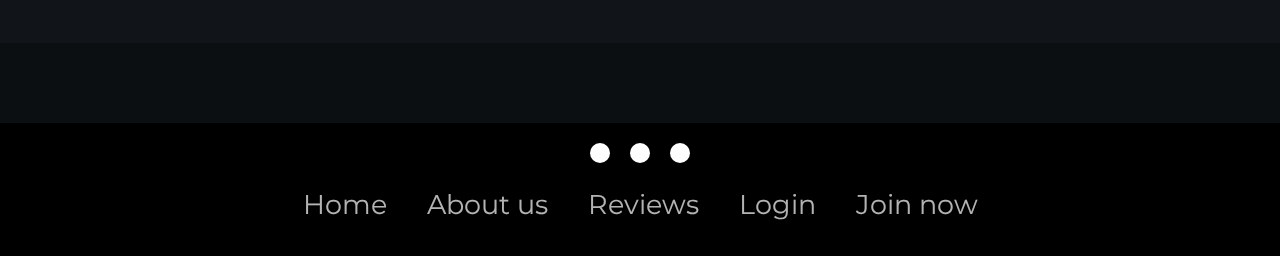
==== commit 8d30cbc6: "Removed br tags and small changes" ====
--- a/index.html
+++ b/index.html
@@ -69,7 +69,7 @@
     </div>
 </div>
 <hr>
-<p class="ending_text">Founded in 2024 by <b>Team Vavylon "Vavylon Code Academy"</b> is the best place to become the best programmer possible! Our <b>innovative teaching methods and dedicated mentorship programs</b><br>create an ideal learning environment for aspiring developers to thrive and achieve their dreams.</p>
+<p class="ending_text">Founded in 2024 by <b>Team Vavylon "Vavylon Code Academy"</b> is the best place to become the best programmer possible! Our <b>innovative teaching methods and dedicated mentorship programs</b> create an ideal learning environment for aspiring developers to thrive and achieve their dreams.</p>
     </section>
     <footer>
         <div class="footerContainer">
--- a/styles/index.css
+++ b/styles/index.css
@@ -116,6 +116,7 @@
     color:white;
     text-align:center;
     font-size:30px;
+    padding: 30px 40px 75px;
 }
 @media (max-width:1283px) {
     .main-title {
--- a/styles/footer.css
+++ b/styles/footer.css
@@ -1,10 +1,6 @@
-*{
-    padding: 0;
-    margin: 0;
-    box-sizing: border-box;
-}
 footer{
     background-color: #000000;
+    margin-top: 80px;
 }
 .footerContainer{
     width: 100%;
@@ -22,7 +18,7 @@
     border-radius: 50%;
 }
 .socialIcons a i{
-    font-size: 2em;
+    font-size: 20px;
     color: black;
     opacity: 0.9;
 }
@@ -46,7 +42,7 @@
     color: white;
     margin: 20px;
     text-decoration: none;
-    font-size: 1.3em;
+    font-size: 27px;
     opacity: 0.7;
     transition: 0.5s;
 }
